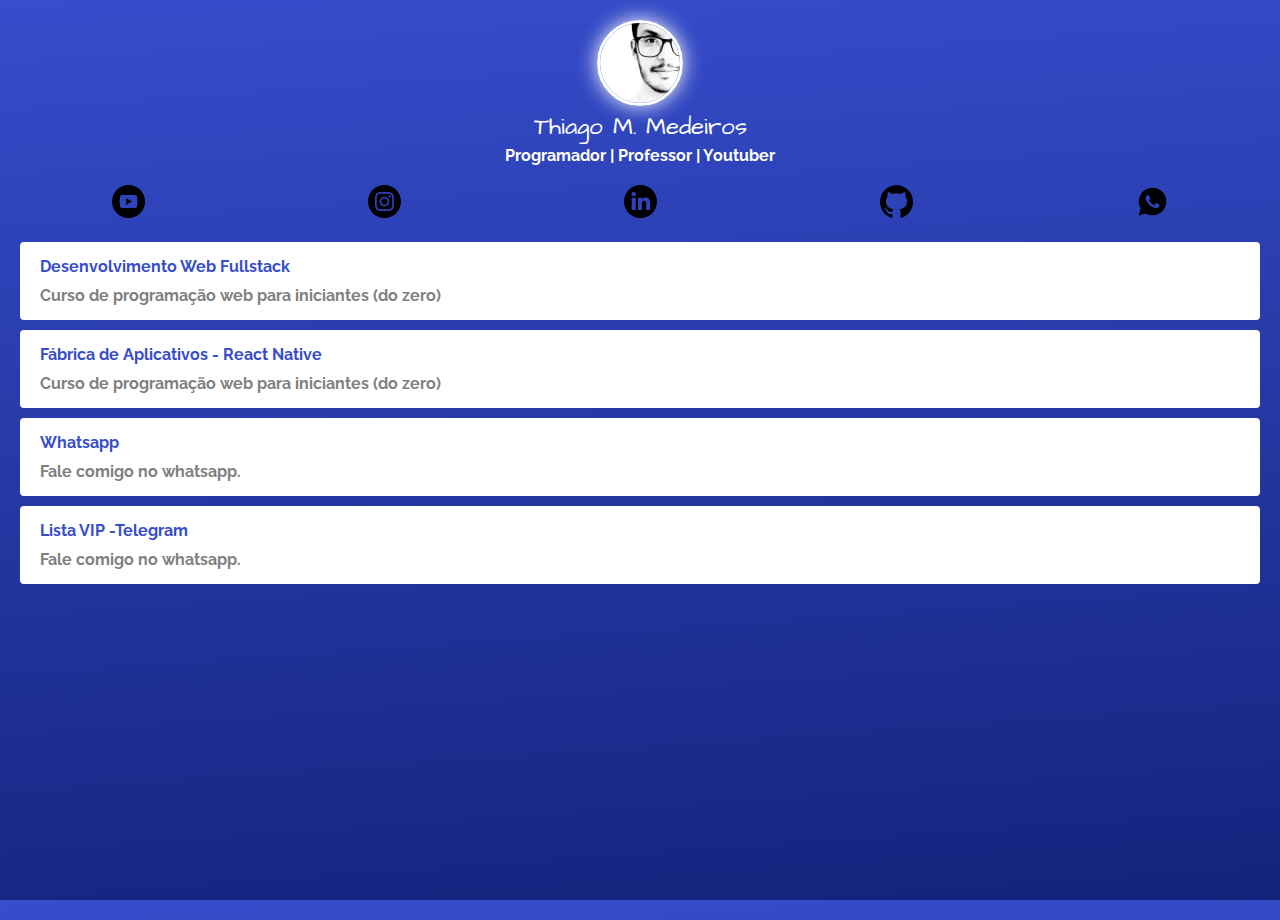
==== index.html @ 23d8caf9 "adicionando o google analytics" ====
<!DOCTYPE html>
<html lang="en">
<head>
    <meta charset="UTF-8">
    <meta http-equiv="X-UA-Compatible" content="IE=edge">
    <meta name="viewport" content="width=device-width, initial-scale=1.0">
    <title>Linktree</title>

    
    <link href="https://fonts.googleapis.com/css2?family=Architects+Daughter&family=Raleway&display=swap" rel="stylesheet">
    <link rel="stylesheet" href="css/style.css">

    <!-- Global site tag (gtag.js) - Google Analytics -->
    <script async src="https://www.googletagmanager.com/gtag/js?id=G-084GT9F76E"></script>
    <script>
        window.dataLayer = window.dataLayer || [];
        function gtag(){dataLayer.push(arguments);}
        gtag('js', new Date());

        gtag('config', 'G-084GT9F76E');
    </script>
</head>
<body>

    <div class="profile">
        <img src="img/thiago.jpg" alt="Thiago" class="avatar">
        <h1>Thiago M. Medeiros</h1>
        <h2>Programador | Professor | Youtuber</h2>
    </div>

    <ul class="social">
        <li>
            <a href="">
                <img src="img/youtube.png" alt="Youtube">
            </a>
        </li>
        <li>
            <a href="">
                <img src="img/insta.svg" alt="Instagram">
            </a>
        </li>
        <li>
            <a href="">
                <img src="img/linkedin.svg" alt="Linkedin">
            </a>
        </li>
        <li>
            <a href="">
                <img src="img/github.svg" alt="Github">
            </a>
        </li>
        <li>
            <a href="">
                <img src="img/whatsapp.png" alt="Whatsapp">
            </a>
        </li>
       
    </ul>
 
    <ul class="links-list">
        <li>
            <a href="">
                Desenvolvimento Web Fullstack
                <span>Curso de programação web para iniciantes (do zero)</span>
            </a>
        </li>
        <li>
            <a href="">
                Fábrica de Aplicativos - React Native
               <span>Curso de programação web para iniciantes (do zero)</span>
            </a>
        </li>
        <li>
            <a href="http://wa.me/5512991643262">
                Whatsapp
                <span>Fale comigo no whatsapp.</span>
            </a>
        </li>
        <li>
            <a href="http://t.me/lista_vip_thiago">
               Lista VIP -Telegram
                <span>Fale comigo no whatsapp.</span>
            </a>
        </li>
    </ul>

</body>
</html>
---- css/style.css ----
* {
    margin: 0;
    padding: 0;
}

html, body {
    height: 100%;
}

body {
    font-family: 'Raleway', sans-serif;
    color: white;
    background: rgb(54,77,204);
    background: linear-gradient(176deg, rgba(54,77,204,1) 0%, rgba(19,35,124,1) 100%);
}

.avatar {
    width: 80px;
    border-radius: 50px;
    border: 3px solid white;
    box-shadow: 0 0 20px white;

}

h1 {
    font-family: 'Architects Daughter', cursive;
    font-weight: 100;
    font-size: 24px;
    margin-bottom: 2px;
}

h2 {
    font-size: 16px;
}

.profile {
    margin-top: 20px;
    text-align: center;
}

.social {
    display: flex;
    justify-content: space-around;
    list-style: none;
    margin: 20px 0;
}

.social img {
    width: 33px;
}

.links-list {
    list-style: none;
}

.links-list li {
    margin: 10px 20px;
}

.links-list li a {
     display: block;
     background: white;
     padding: 15px 20px;
     border-radius: 4px;
     text-decoration: none;
     color:rgb(54,77,204);
     font-weight: bold;
}

.links-list li a span {
    color: gray;
    display: block;
    margin-top: 10px;
}
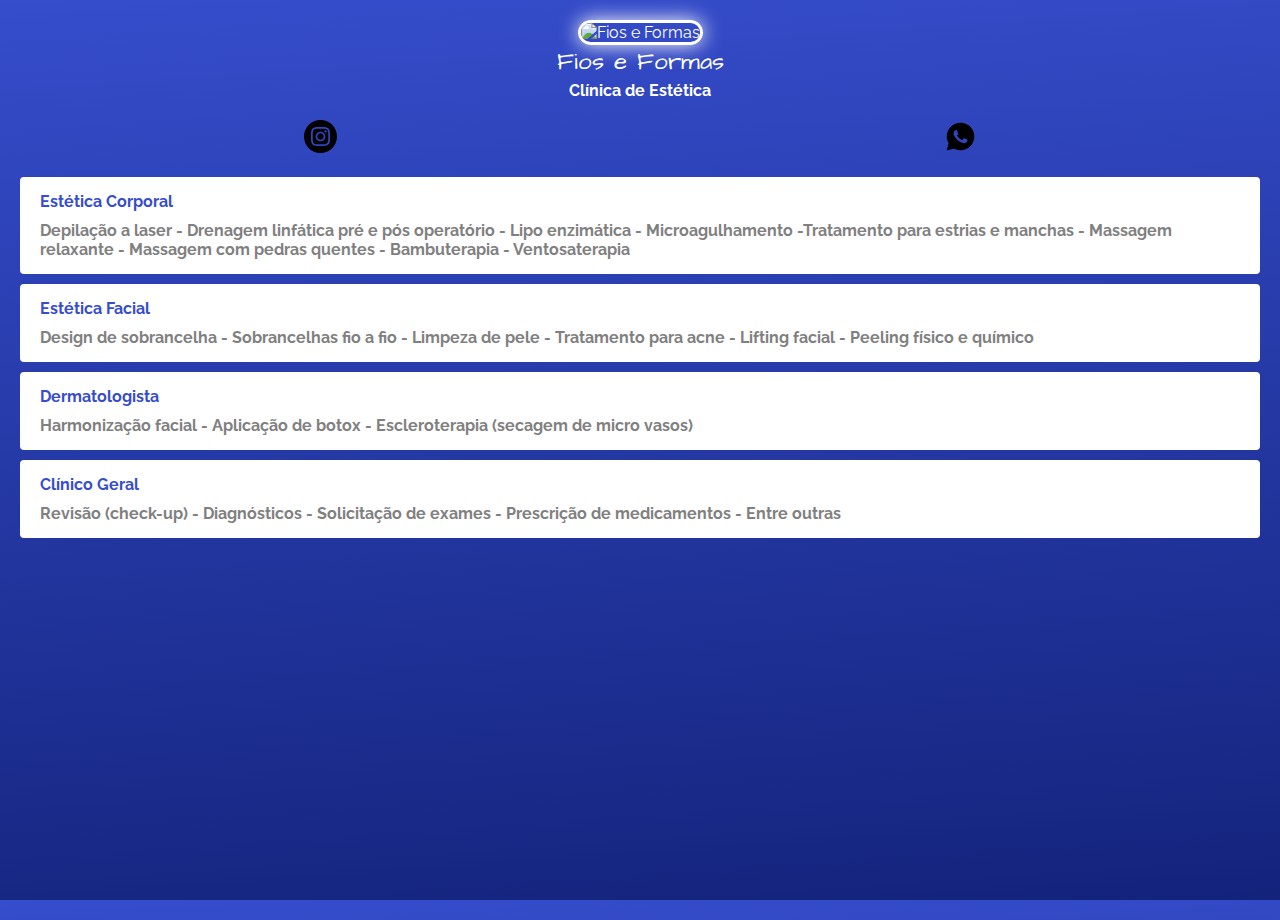
==== commit cc9f4656: "Adicionando o Google Analytics Fios e Formas" ====
--- a/index.html
+++ b/index.html
@@ -1,88 +1,74 @@
-<!DOCTYPE html>
-<html lang="en">
-<head>
-    <meta charset="UTF-8">
-    <meta http-equiv="X-UA-Compatible" content="IE=edge">
-    <meta name="viewport" content="width=device-width, initial-scale=1.0">
-    <title>Linktree</title>
-
-    
-    <link href="https://fonts.googleapis.com/css2?family=Architects+Daughter&family=Raleway&display=swap" rel="stylesheet">
-    <link rel="stylesheet" href="css/style.css">
-
-    <!-- Global site tag (gtag.js) - Google Analytics -->
-    <script async src="https://www.googletagmanager.com/gtag/js?id=G-084GT9F76E"></script>
-    <script>
-        window.dataLayer = window.dataLayer || [];
-        function gtag(){dataLayer.push(arguments);}
-        gtag('js', new Date());
-
-        gtag('config', 'G-084GT9F76E');
-    </script>
-</head>
-<body>
-
-    <div class="profile">
-        <img src="img/thiago.jpg" alt="Thiago" class="avatar">
-        <h1>Thiago M. Medeiros</h1>
-        <h2>Programador | Professor | Youtuber</h2>
-    </div>
-
-    <ul class="social">
-        <li>
-            <a href="">
-                <img src="img/youtube.png" alt="Youtube">
-            </a>
-        </li>
-        <li>
-            <a href="">
-                <img src="img/insta.svg" alt="Instagram">
-            </a>
-        </li>
-        <li>
-            <a href="">
-                <img src="img/linkedin.svg" alt="Linkedin">
-            </a>
-        </li>
-        <li>
-            <a href="">
-                <img src="img/github.svg" alt="Github">
-            </a>
-        </li>
-        <li>
-            <a href="">
-                <img src="img/whatsapp.png" alt="Whatsapp">
-            </a>
-        </li>
-       
-    </ul>
- 
-    <ul class="links-list">
-        <li>
-            <a href="">
-                Desenvolvimento Web Fullstack
-                <span>Curso de programação web para iniciantes (do zero)</span>
-            </a>
-        </li>
-        <li>
-            <a href="">
-                Fábrica de Aplicativos - React Native
-               <span>Curso de programação web para iniciantes (do zero)</span>
-            </a>
-        </li>
-        <li>
-            <a href="http://wa.me/5512991643262">
-                Whatsapp
-                <span>Fale comigo no whatsapp.</span>
-            </a>
-        </li>
-        <li>
-            <a href="http://t.me/lista_vip_thiago">
-               Lista VIP -Telegram
-                <span>Fale comigo no whatsapp.</span>
-            </a>
-        </li>
-    </ul>
-
-</body>
+<!DOCTYPE html>
+<html lang="en">
+<head>
+  <meta charset="UTF-8">
+  <meta name="viewport" content="width=device-width, initial-scale=1.0">
+  <meta http-equiv="X-UA-Compatible" content="ie=edge">
+  <title>Linktree -Fios e Formas</title>
+
+  
+  <link rel="preconnect" href="https://fonts.gstatic.com" crossorigin>
+  <link href="https://fonts.googleapis.com/css2?family=Parisienne&display=swap" rel="stylesheet">
+  <link href="https://fonts.googleapis.com/css2?family=Architects+Daughter&family=Raleway&display=swap" rel="stylesheet">
+  <link rel="stylesheet" href="css/style.css">
+
+  <!-- Google Tag Manager -->
+  <script>
+    (function(w,d,s,l,i){w[l]=w[l]||[];w[l].push({'gtm.start':
+    new Date().getTime(),event:'gtm.js'});var f=d.getElementsByTagName(s)[0],
+    j=d.createElement(s),dl=l!='dataLayer'?'&l='+l:'';j.async=true;j.src=
+    'https://www.googletagmanager.com/gtm.js?id='+i+dl;f.parentNode.insertBefore(j,f);
+    })(window,document,'script','dataLayer','GTM-TS7PCBB');
+  </script>
+  <!-- End Google Tag Manager -->
+
+</head>
+<body>
+  
+  <div class="profile">
+    <img src="img/fioseformas.jpeg" alt="Fios e Formas" class="avatar">
+    <h1>Fios e Formas</h1>
+    <h2>Clínica de Estética</h2>
+  </div>
+
+  <ul class="social">    
+   <li>
+      <a href="https://www.instagram.com/fioseformas.estetica/" target ="_blank">
+        <img src="img/insta.svg" alt="Instagram">
+      </a>
+    </li>
+    <li>
+      <a href="https://wa.me/5535998744554" target="_blank">
+        <img src="img/whatsapp.png" alt="Whatsapp">
+      </a>
+    </li>
+  </ul>
+
+  <ul class="links-list">
+    <li>
+     <a href="">
+      Estética Corporal 
+        <span>Depilação a laser - Drenagem linfática pré e pós operatório - Lipo enzimática - Microagulhamento -Tratamento para estrias e manchas - Massagem relaxante - Massagem com pedras quentes - Bambuterapia - Ventosaterapia</span>
+     </a>
+    </li>
+    <li>
+     <a href="">
+       Estética Facial 
+         <span>Design de sobrancelha - Sobrancelhas fio a fio - Limpeza de pele - Tratamento para acne - Lifting facial - Peeling físico e químico</span>
+     </a>
+    </li>
+    <li>
+      <a href="" class="links-list">
+        Dermatologista
+        <span>Harmonização facial - Aplicação de botox - Escleroterapia (secagem de micro vasos)</span>
+      </a>
+    </li>
+    <li>
+      <a href="" class="links-list">
+        Clínico Geral
+        <span>Revisão (check-up) - Diagnósticos - Solicitação de exames - Prescrição de medicamentos - Entre outras</span>
+      </a>
+  </ul>
+ 
+</body>
 </html>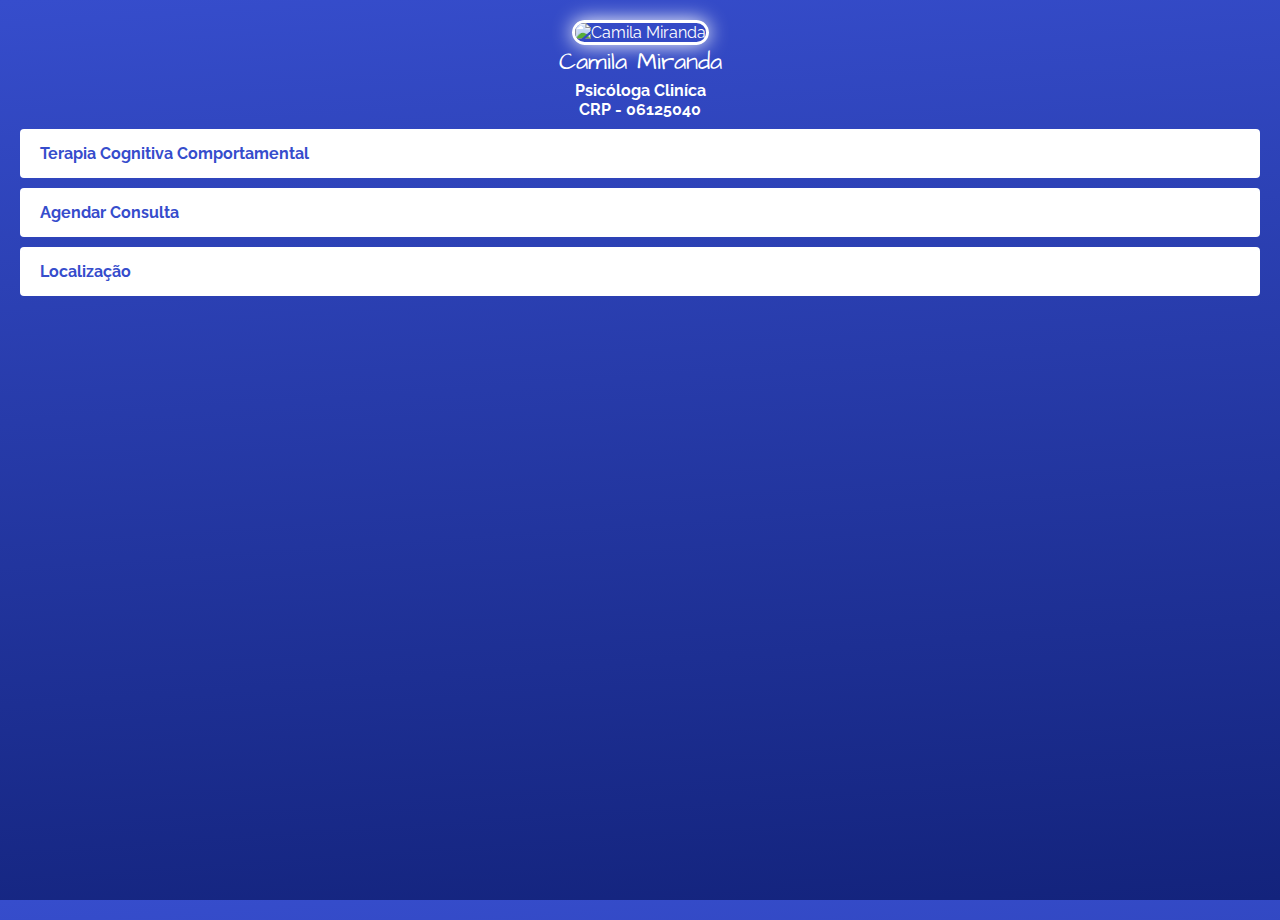
==== commit 692af600: "Add files via upload" ====
--- a/index.html
+++ b/index.html
@@ -4,7 +4,7 @@
   <meta charset="UTF-8">
   <meta name="viewport" content="width=device-width, initial-scale=1.0">
   <meta http-equiv="X-UA-Compatible" content="ie=edge">
-  <title>Linktree -Fios e Formas</title>
+  <title>Linktree -Psicóloga Camila</title>
 
   
   <link rel="preconnect" href="https://fonts.gstatic.com" crossorigin>
@@ -13,61 +13,39 @@
   <link rel="stylesheet" href="css/style.css">
 
   <!-- Google Tag Manager -->
-  <script>
-    (function(w,d,s,l,i){w[l]=w[l]||[];w[l].push({'gtm.start':
-    new Date().getTime(),event:'gtm.js'});var f=d.getElementsByTagName(s)[0],
-    j=d.createElement(s),dl=l!='dataLayer'?'&l='+l:'';j.async=true;j.src=
-    'https://www.googletagmanager.com/gtm.js?id='+i+dl;f.parentNode.insertBefore(j,f);
-    })(window,document,'script','dataLayer','GTM-TS7PCBB');
-  </script>
+  <script>(function(w,d,s,l,i){w[l]=w[l]||[];w[l].push({'gtm.start':
+  new Date().getTime(),event:'gtm.js'});var f=d.getElementsByTagName(s)[0],
+  j=d.createElement(s),dl=l!='dataLayer'?'&l='+l:'';j.async=true;j.src=
+  'https://www.googletagmanager.com/gtm.js?id='+i+dl;f.parentNode.insertBefore(j,f);
+  })(window,document,'script','dataLayer','GTM-WXSXTND');</script>
   <!-- End Google Tag Manager -->
 
 </head>
 <body>
   
   <div class="profile">
-    <img src="img/fioseformas.jpeg" alt="Fios e Formas" class="avatar">
-    <h1>Fios e Formas</h1>
-    <h2>Clínica de Estética</h2>
+    <img src="img/camila miranda.jpg" alt="Camila Miranda" class="avatar">
+    <h1>Camila Miranda</h1>
+    <h2>Psicóloga Cliníca</h2>
+    <h2 class="div">CRP - 06125040</h2>
   </div>
 
-  <ul class="social">    
-   <li>
-      <a href="https://www.instagram.com/fioseformas.estetica/" target ="_blank">
-        <img src="img/insta.svg" alt="Instagram">
+   <ul class="links-list">
+    <li>
+      <a href="terapia.html" target="_blank" class="links-list">
+        Terapia Cognitiva Comportamental
       </a>
     </li>
     <li>
-      <a href="https://wa.me/5535998744554" target="_blank">
-        <img src="img/whatsapp.png" alt="Whatsapp">
-      </a>
-    </li>
-  </ul>
-
-  <ul class="links-list">
-    <li>
-     <a href="">
-      Estética Corporal 
-        <span>Depilação a laser - Drenagem linfática pré e pós operatório - Lipo enzimática - Microagulhamento -Tratamento para estrias e manchas - Massagem relaxante - Massagem com pedras quentes - Bambuterapia - Ventosaterapia</span>
-     </a>
-    </li>
-    <li>
-     <a href="">
-       Estética Facial 
-         <span>Design de sobrancelha - Sobrancelhas fio a fio - Limpeza de pele - Tratamento para acne - Lifting facial - Peeling físico e químico</span>
-     </a>
-    </li>
-    <li>
-      <a href="" class="links-list">
-        Dermatologista
-        <span>Harmonização facial - Aplicação de botox - Escleroterapia (secagem de micro vasos)</span>
+      <a href="https://wa.me/5512996621991" target="_blank">
+      Agendar Consulta
       </a>
     </li>
     <li>
-      <a href="" class="links-list">
-        Clínico Geral
-        <span>Revisão (check-up) - Diagnósticos - Solicitação de exames - Prescrição de medicamentos - Entre outras</span>
-      </a>
+     <a href="https://www.google.com/maps/place/R.+Cel.+Tamarindo,+91+-+Centro,+Guaratinguet%C3%A1+-+SP,+12501-070,+Brasil/@-22.819605,-45.189212,17z/data=!4m5!3m4!1s0x94ccc4fc2ab48f23:0xdecab4bd98dcbd29!8m2!3d-22.8196048!4d-45.1892116?hl=pt" target="_blank">
+      Localização
+     </a>
+    </li>
   </ul>
  
 </body>
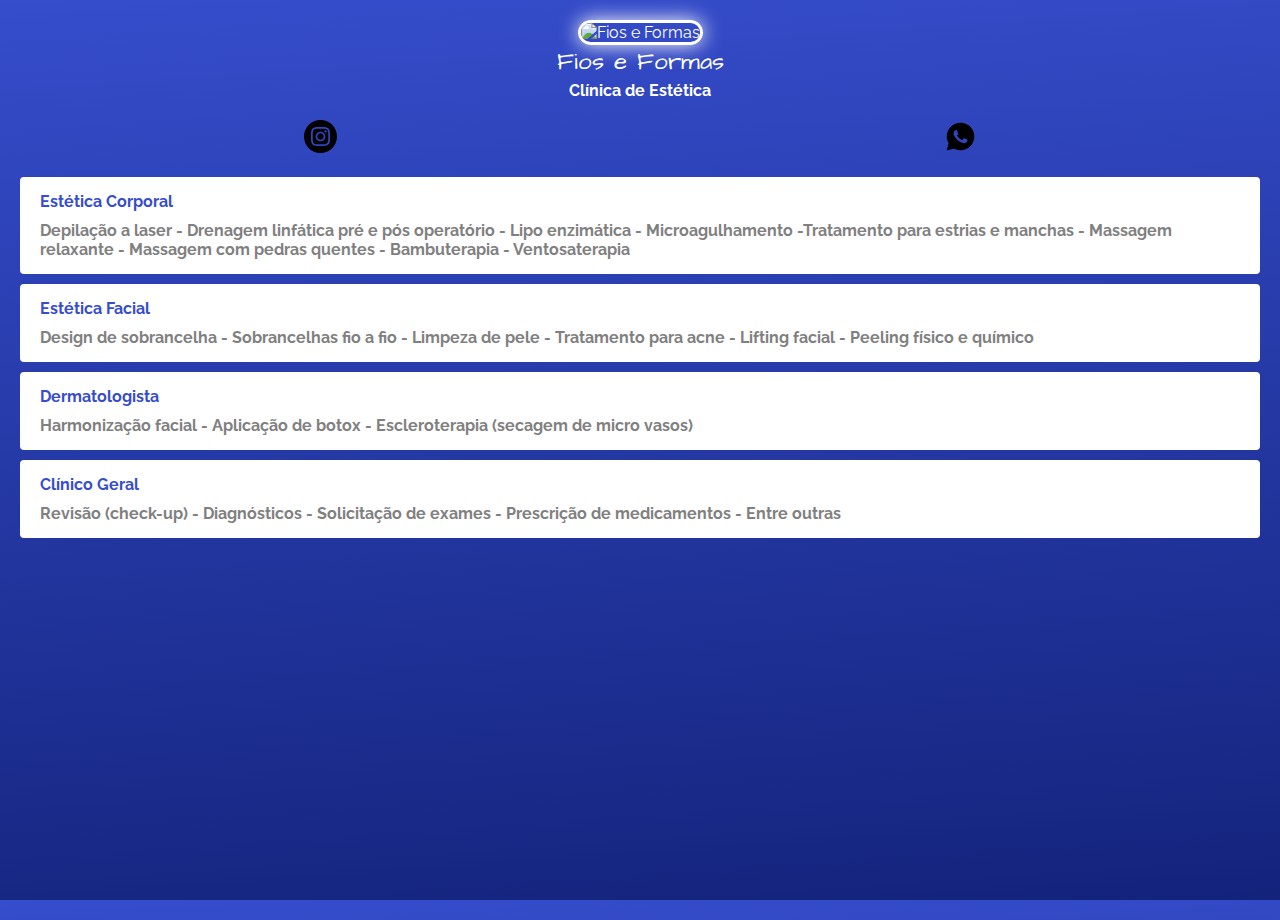
==== commit 229c6504: "add outras págs de html" ====
--- a/index.html
+++ b/index.html
@@ -4,7 +4,7 @@
   <meta charset="UTF-8">
   <meta name="viewport" content="width=device-width, initial-scale=1.0">
   <meta http-equiv="X-UA-Compatible" content="ie=edge">
-  <title>Linktree -Psicóloga Camila</title>
+  <title>Linktree -Fios e Formas</title>
 
   
   <link rel="preconnect" href="https://fonts.gstatic.com" crossorigin>
@@ -13,39 +13,61 @@
   <link rel="stylesheet" href="css/style.css">
 
   <!-- Google Tag Manager -->
-  <script>(function(w,d,s,l,i){w[l]=w[l]||[];w[l].push({'gtm.start':
-  new Date().getTime(),event:'gtm.js'});var f=d.getElementsByTagName(s)[0],
-  j=d.createElement(s),dl=l!='dataLayer'?'&l='+l:'';j.async=true;j.src=
-  'https://www.googletagmanager.com/gtm.js?id='+i+dl;f.parentNode.insertBefore(j,f);
-  })(window,document,'script','dataLayer','GTM-WXSXTND');</script>
+  <script>
+    (function(w,d,s,l,i){w[l]=w[l]||[];w[l].push({'gtm.start':
+    new Date().getTime(),event:'gtm.js'});var f=d.getElementsByTagName(s)[0],
+    j=d.createElement(s),dl=l!='dataLayer'?'&l='+l:'';j.async=true;j.src=
+    'https://www.googletagmanager.com/gtm.js?id='+i+dl;f.parentNode.insertBefore(j,f);
+    })(window,document,'script','dataLayer','GTM-TS7PCBB');
+  </script>
   <!-- End Google Tag Manager -->
 
 </head>
 <body>
   
   <div class="profile">
-    <img src="img/camila miranda.jpg" alt="Camila Miranda" class="avatar">
-    <h1>Camila Miranda</h1>
-    <h2>Psicóloga Cliníca</h2>
-    <h2 class="div">CRP - 06125040</h2>
+    <img src="img/fioseformas.jpeg" alt="Fios e Formas" class="avatar">
+    <h1>Fios e Formas</h1>
+    <h2>Clínica de Estética</h2>
   </div>
 
-   <ul class="links-list">
-    <li>
-      <a href="terapia.html" target="_blank" class="links-list">
-        Terapia Cognitiva Comportamental
+  <ul class="social">    
+   <li>
+      <a href="https://www.instagram.com/fioseformas.estetica/" target ="_blank">
+        <img src="img/insta.svg" alt="Instagram">
       </a>
     </li>
     <li>
-      <a href="https://wa.me/5512996621991" target="_blank">
-      Agendar Consulta
+      <a href="https://wa.me/5535998744554" target="_blank">
+        <img src="img/whatsapp.png" alt="Whatsapp">
+      </a>
+    </li>
+  </ul>
+
+  <ul class="links-list">
+    <li>
+      <a href="estetica.html">
+      Estética Corporal 
+        <span>Depilação a laser - Drenagem linfática pré e pós operatório - Lipo enzimática - Microagulhamento -Tratamento para estrias e manchas - Massagem relaxante - Massagem com pedras quentes - Bambuterapia - Ventosaterapia</span>
+     </a>
+    </li>
+    <li>
+     <a href="facial.html">
+       Estética Facial 
+         <span>Design de sobrancelha - Sobrancelhas fio a fio - Limpeza de pele - Tratamento para acne - Lifting facial - Peeling físico e químico</span>
+     </a>
+    </li>
+    <li>
+      <a href="dermatologista.html" class="links-list">
+        Dermatologista
+        <span>Harmonização facial - Aplicação de botox - Escleroterapia (secagem de micro vasos)</span>
       </a>
     </li>
     <li>
-     <a href="https://www.google.com/maps/place/R.+Cel.+Tamarindo,+91+-+Centro,+Guaratinguet%C3%A1+-+SP,+12501-070,+Brasil/@-22.819605,-45.189212,17z/data=!4m5!3m4!1s0x94ccc4fc2ab48f23:0xdecab4bd98dcbd29!8m2!3d-22.8196048!4d-45.1892116?hl=pt" target="_blank">
-      Localização
-     </a>
-    </li>
+      <a href="clinico.html" class="links-list">
+        Clínico Geral
+        <span>Revisão (check-up) - Diagnósticos - Solicitação de exames - Prescrição de medicamentos - Entre outras</span>
+      </a>
   </ul>
  
 </body>
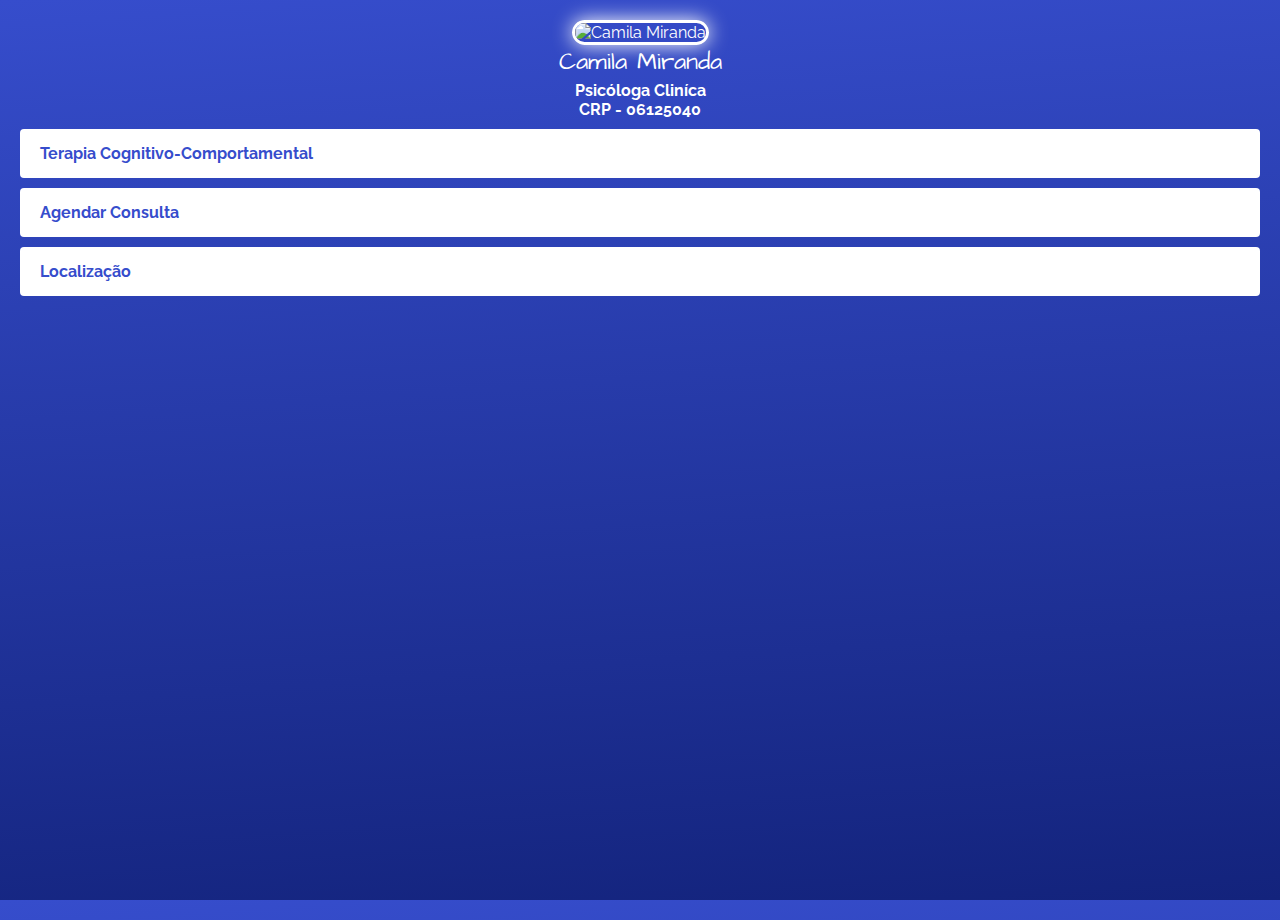
==== commit b1e54650: "index.html corrigido" ====
--- a/index.html
+++ b/index.html
@@ -4,7 +4,7 @@
   <meta charset="UTF-8">
   <meta name="viewport" content="width=device-width, initial-scale=1.0">
   <meta http-equiv="X-UA-Compatible" content="ie=edge">
-  <title>Linktree -Fios e Formas</title>
+  <title>Linktree -Psicóloga Camila</title>
 
   
   <link rel="preconnect" href="https://fonts.gstatic.com" crossorigin>
@@ -13,61 +13,39 @@
   <link rel="stylesheet" href="css/style.css">
 
   <!-- Google Tag Manager -->
-  <script>
-    (function(w,d,s,l,i){w[l]=w[l]||[];w[l].push({'gtm.start':
-    new Date().getTime(),event:'gtm.js'});var f=d.getElementsByTagName(s)[0],
-    j=d.createElement(s),dl=l!='dataLayer'?'&l='+l:'';j.async=true;j.src=
-    'https://www.googletagmanager.com/gtm.js?id='+i+dl;f.parentNode.insertBefore(j,f);
-    })(window,document,'script','dataLayer','GTM-TS7PCBB');
-  </script>
+  <script>(function(w,d,s,l,i){w[l]=w[l]||[];w[l].push({'gtm.start':
+  new Date().getTime(),event:'gtm.js'});var f=d.getElementsByTagName(s)[0],
+  j=d.createElement(s),dl=l!='dataLayer'?'&l='+l:'';j.async=true;j.src=
+  'https://www.googletagmanager.com/gtm.js?id='+i+dl;f.parentNode.insertBefore(j,f);
+  })(window,document,'script','dataLayer','GTM-WXSXTND');</script>
   <!-- End Google Tag Manager -->
 
 </head>
 <body>
   
   <div class="profile">
-    <img src="img/fioseformas.jpeg" alt="Fios e Formas" class="avatar">
-    <h1>Fios e Formas</h1>
-    <h2>Clínica de Estética</h2>
+    <img src="img/camila miranda.jpg" alt="Camila Miranda" class="avatar">
+    <h1>Camila Miranda</h1>
+    <h2>Psicóloga Cliníca</h2>
+    <h2 class="div">CRP - 06125040</h2>
   </div>
 
-  <ul class="social">    
-   <li>
-      <a href="https://www.instagram.com/fioseformas.estetica/" target ="_blank">
-        <img src="img/insta.svg" alt="Instagram">
+   <ul class="links-list">
+    <li>
+      <a href="terapia.html" target="_blank" class="links-list">
+        Terapia Cognitivo-Comportamental
       </a>
     </li>
     <li>
-      <a href="https://wa.me/5535998744554" target="_blank">
-        <img src="img/whatsapp.png" alt="Whatsapp">
-      </a>
-    </li>
-  </ul>
-
-  <ul class="links-list">
-    <li>
-      <a href="estetica.html">
-      Estética Corporal 
-        <span>Depilação a laser - Drenagem linfática pré e pós operatório - Lipo enzimática - Microagulhamento -Tratamento para estrias e manchas - Massagem relaxante - Massagem com pedras quentes - Bambuterapia - Ventosaterapia</span>
-     </a>
-    </li>
-    <li>
-     <a href="facial.html">
-       Estética Facial 
-         <span>Design de sobrancelha - Sobrancelhas fio a fio - Limpeza de pele - Tratamento para acne - Lifting facial - Peeling físico e químico</span>
-     </a>
-    </li>
-    <li>
-      <a href="dermatologista.html" class="links-list">
-        Dermatologista
-        <span>Harmonização facial - Aplicação de botox - Escleroterapia (secagem de micro vasos)</span>
+      <a href="https://wa.me/5512996621991" target="_blank">
+      Agendar Consulta
       </a>
     </li>
     <li>
-      <a href="clinico.html" class="links-list">
-        Clínico Geral
-        <span>Revisão (check-up) - Diagnósticos - Solicitação de exames - Prescrição de medicamentos - Entre outras</span>
-      </a>
+     <a href="https://www.google.com/maps/place/R.+Cel.+Tamarindo,+91+-+Centro,+Guaratinguet%C3%A1+-+SP,+12501-070,+Brasil/@-22.819605,-45.189212,17z/data=!4m5!3m4!1s0x94ccc4fc2ab48f23:0xdecab4bd98dcbd29!8m2!3d-22.8196048!4d-45.1892116?hl=pt" target="_blank">
+      Localização
+     </a>
+    </li>
   </ul>
  
 </body>
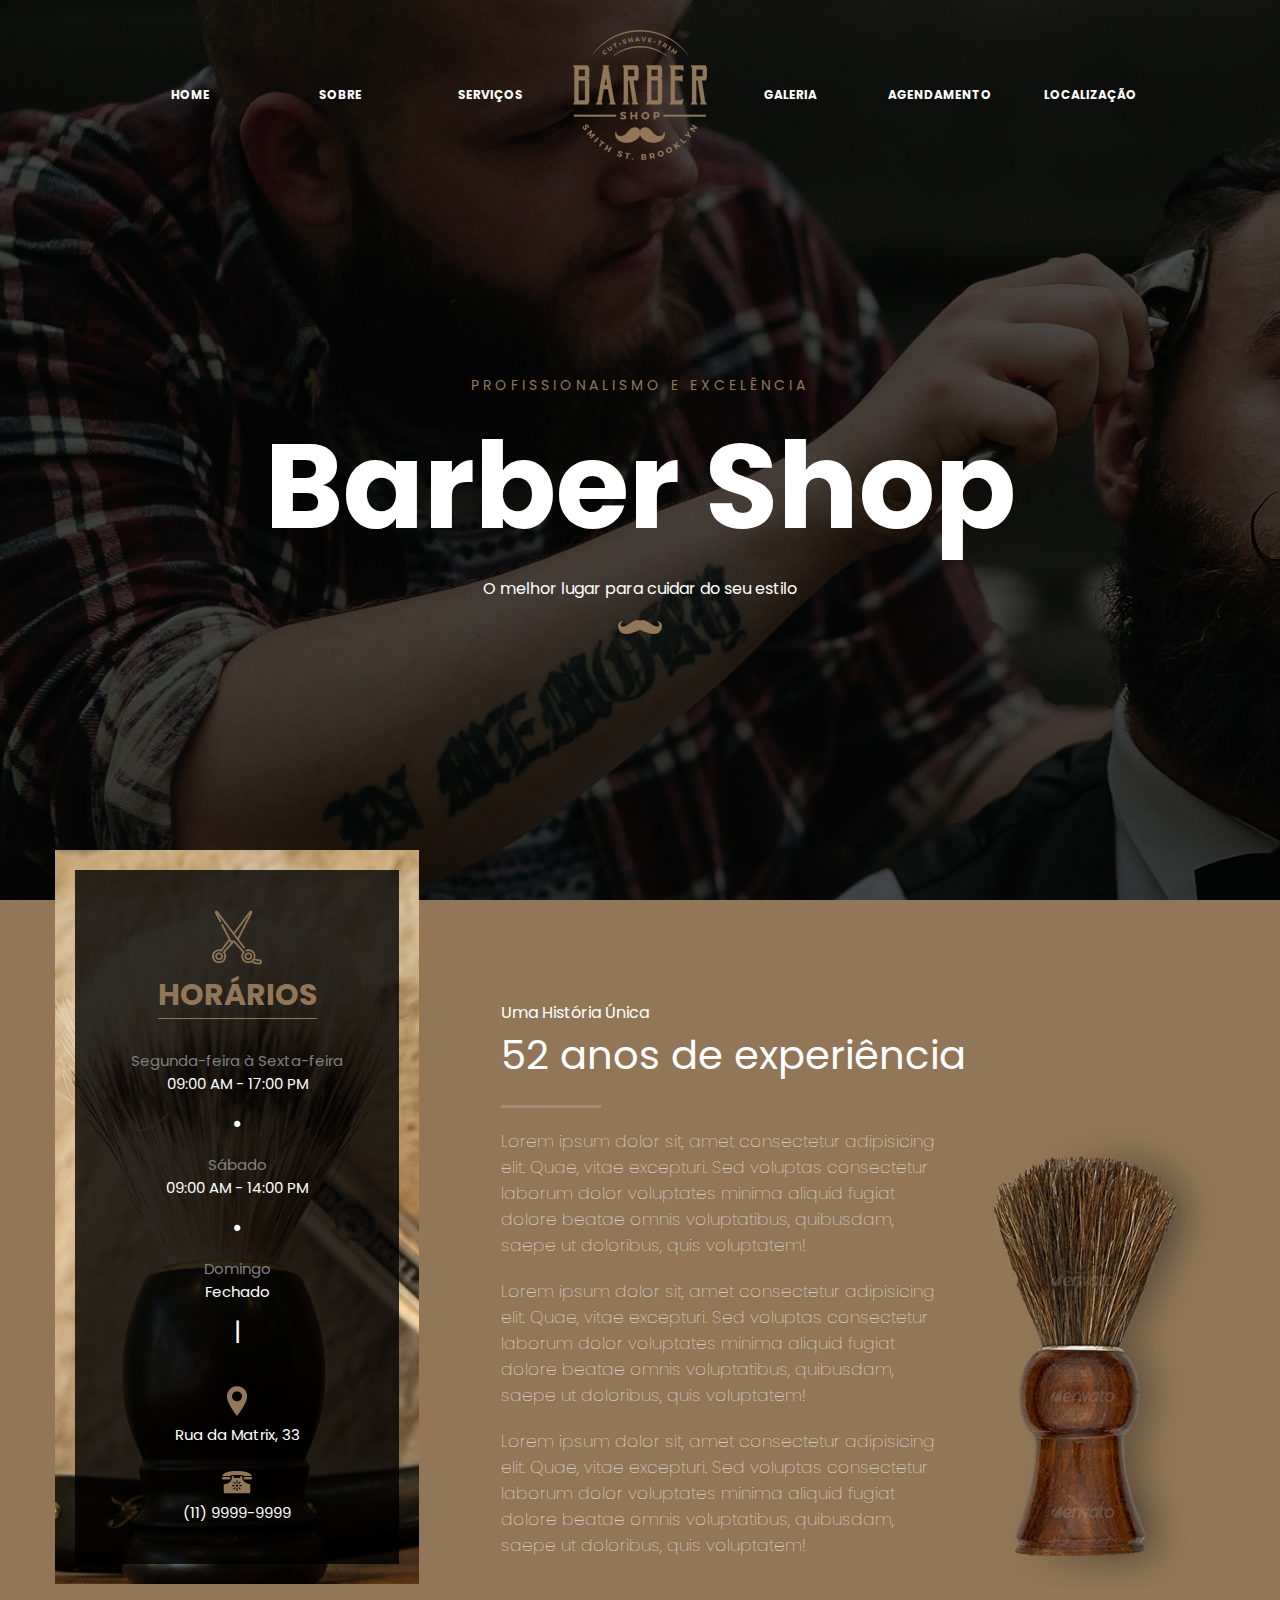
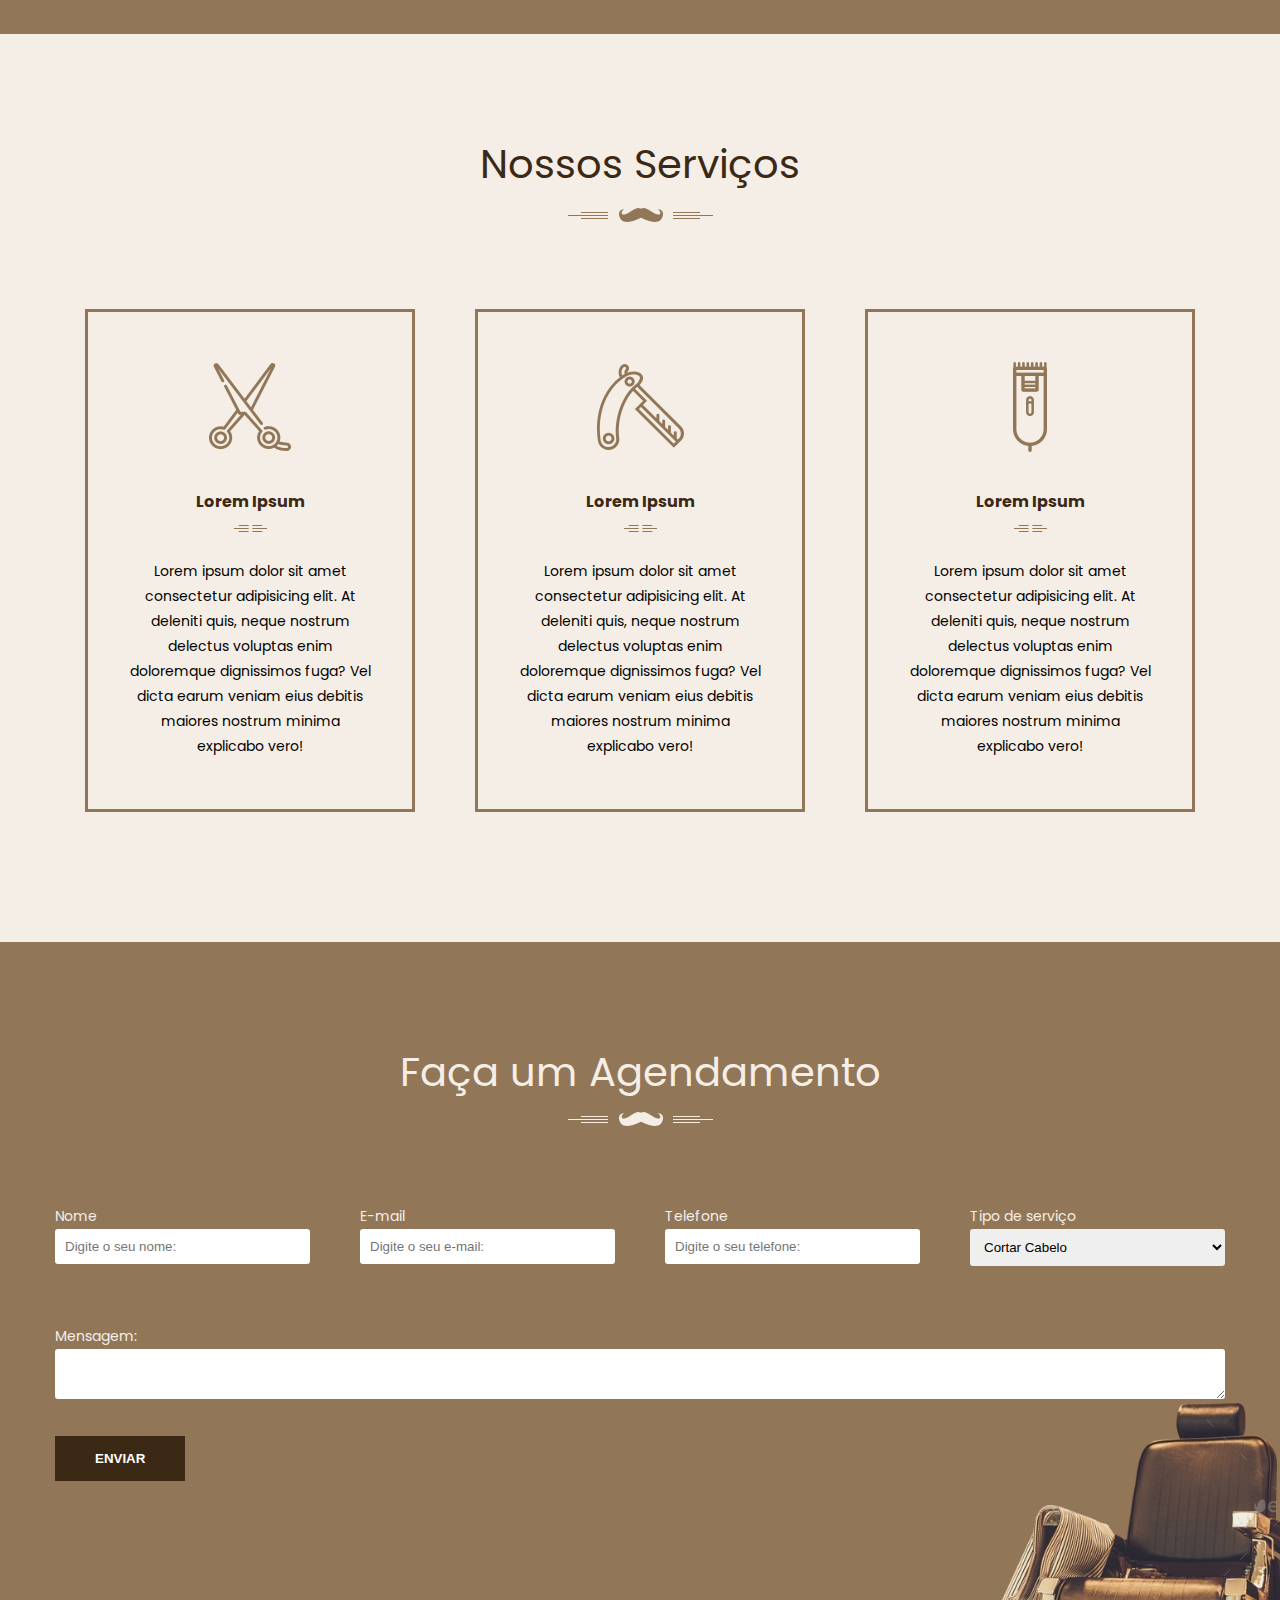
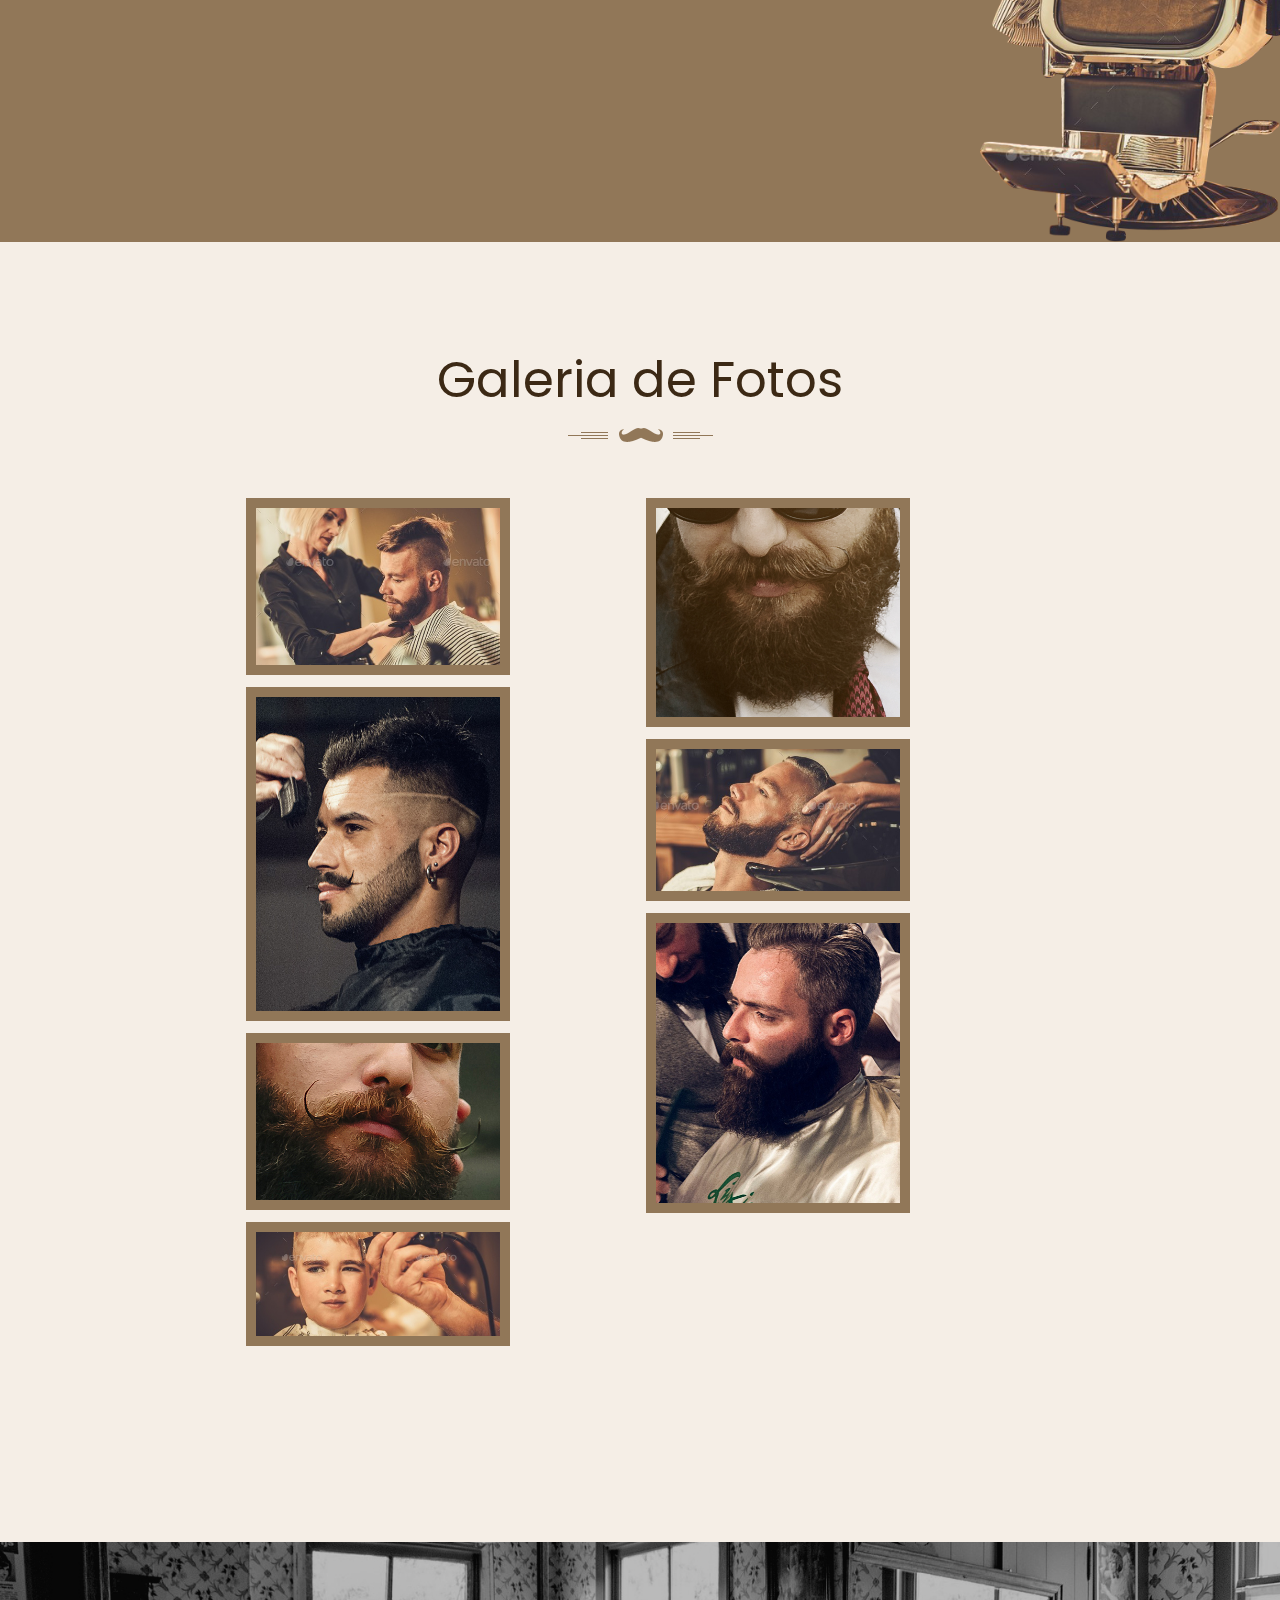
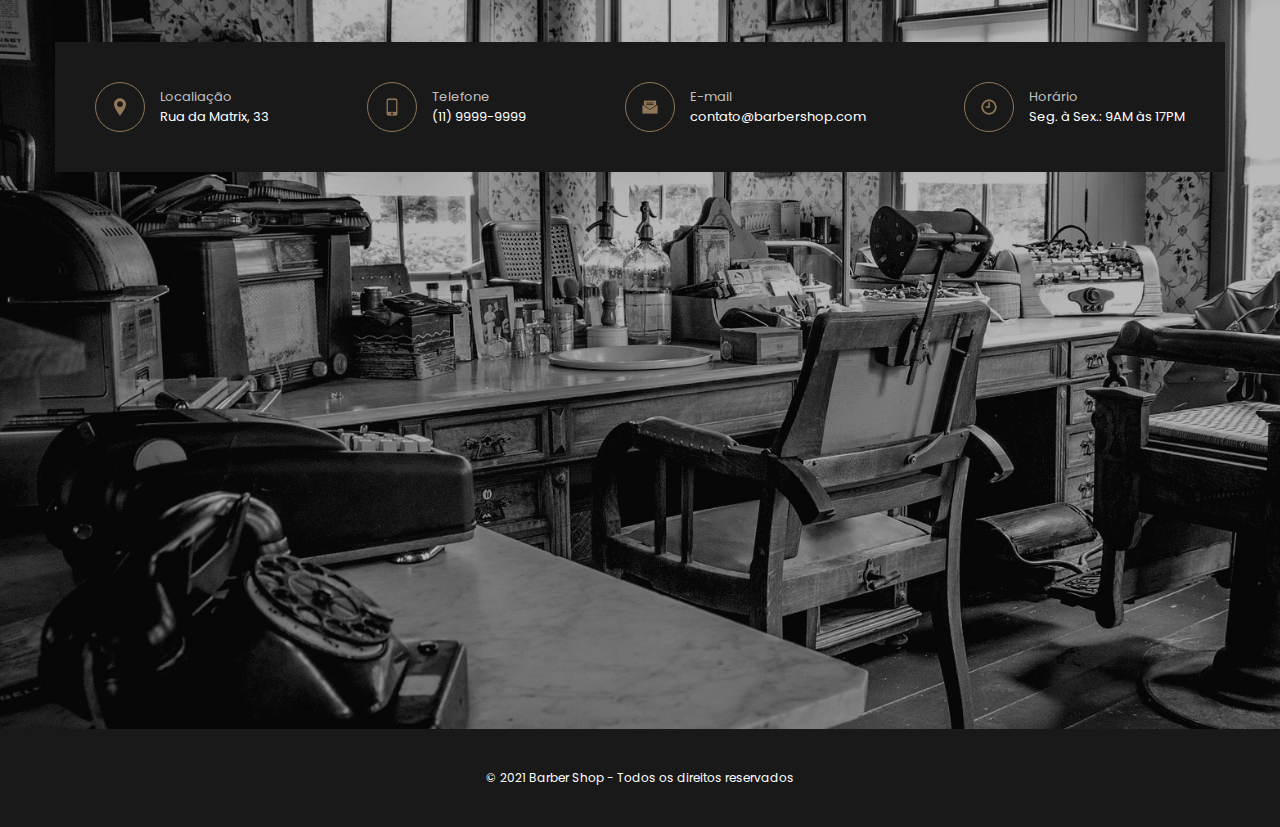
==== commit 2709d47c: "Projeto Barber Shop" ====
--- a/index.html
+++ b/index.html
@@ -1,52 +1,270 @@
-<!DOCTYPE html>
-<html lang="en">
-<head>
-  <meta charset="UTF-8">
-  <meta name="viewport" content="width=device-width, initial-scale=1.0">
-  <meta http-equiv="X-UA-Compatible" content="ie=edge">
-  <title>Linktree -Psicóloga Camila</title>
-
-  
-  <link rel="preconnect" href="https://fonts.gstatic.com" crossorigin>
-  <link href="https://fonts.googleapis.com/css2?family=Parisienne&display=swap" rel="stylesheet">
-  <link href="https://fonts.googleapis.com/css2?family=Architects+Daughter&family=Raleway&display=swap" rel="stylesheet">
-  <link rel="stylesheet" href="css/style.css">
-
-  <!-- Google Tag Manager -->
-  <script>(function(w,d,s,l,i){w[l]=w[l]||[];w[l].push({'gtm.start':
-  new Date().getTime(),event:'gtm.js'});var f=d.getElementsByTagName(s)[0],
-  j=d.createElement(s),dl=l!='dataLayer'?'&l='+l:'';j.async=true;j.src=
-  'https://www.googletagmanager.com/gtm.js?id='+i+dl;f.parentNode.insertBefore(j,f);
-  })(window,document,'script','dataLayer','GTM-WXSXTND');</script>
-  <!-- End Google Tag Manager -->
-
-</head>
-<body>
-  
-  <div class="profile">
-    <img src="img/camila miranda.jpg" alt="Camila Miranda" class="avatar">
-    <h1>Camila Miranda</h1>
-    <h2>Psicóloga Cliníca</h2>
-    <h2 class="div">CRP - 06125040</h2>
-  </div>
-
-   <ul class="links-list">
-    <li>
-      <a href="terapia.html" target="_blank" class="links-list">
-        Terapia Cognitivo-Comportamental
-      </a>
-    </li>
-    <li>
-      <a href="https://wa.me/5512996621991" target="_blank">
-      Agendar Consulta
-      </a>
-    </li>
-    <li>
-     <a href="https://www.google.com/maps/place/R.+Cel.+Tamarindo,+91+-+Centro,+Guaratinguet%C3%A1+-+SP,+12501-070,+Brasil/@-22.819605,-45.189212,17z/data=!4m5!3m4!1s0x94ccc4fc2ab48f23:0xdecab4bd98dcbd29!8m2!3d-22.8196048!4d-45.1892116?hl=pt" target="_blank">
-      Localização
-     </a>
-    </li>
-  </ul>
- 
-</body>
+<!DOCTYPE html>
+<html lang="pt-br">
+<head>
+    <meta charset="UTF-8">
+    <meta http-equiv="X-UA-Compatible" content="IE=edge">
+    <meta name="viewport" content="width=device-width, initial-scale=1.0">
+    <title>Barber Shop</title>
+    
+    <link rel="preconnect" href="https://fonts.googleapis.com">
+    <link rel="preconnect" href="https://fonts.gstatic.com" crossorigin>
+    <link href="https://fonts.googleapis.com/css2?family=Poppins:wght@100;400;700&display=swap" rel="stylesheet">
+
+    <link rel="stylesheet" href="css/style.css">
+</head>
+
+<body>
+    <section id="home" class="home ">
+        <header class="header">
+            <nav class="nav">
+                <ul>
+                    <li>
+                        <a href="#home">Home</a>
+                    </li>
+                    <li>
+                        <a href="#about">Sobre</a>
+                    </li>
+                    <li>
+                        <a href="#services">Serviços</a>
+                    </li>
+                    <li>
+                        <img src="imagens/logo.png" alt="Barber Shop" class="logo">
+                    </li>
+                    <li>
+                        <a href="#gallery">Galeria</a>
+                    </li>
+                    <li>
+                        <a href="#appointment">Agendamento</a>
+                    </li>
+                    <li>
+                        <a href="#location">Localização</a>
+                    </li>
+                </ul>
+
+            </nav>
+            
+        </header>
+
+        <div class="banner">
+            <span class="slogan1">Profissionalismo e Excelência</span>
+            <h1>Barber Shop</h1>
+            <span class="slogan2">O melhor lugar para cuidar do seu estilo</span>
+            <img src="imagens/much-img.png" alt="Barber Shop">
+        </div>
+
+    </section>
+
+    <section id="about" class="about">
+        <div class="container">
+            <div class="timing">
+              <div class="overlay">
+                <img src="imagens/classic-cut.png" alt="Horários" class="icon-cut">
+                <h3>Horários</h3>
+
+                <div class="text">
+                    <h4>Segunda-feira à Sexta-feira</h4>
+                    <span>09:00 AM - 17:00 PM</span>
+                </div>
+
+                <div class="text">
+                    <h4>Sábado</h4>
+                    <span>09:00 AM - 14:00 PM</span>
+                </div>
+
+                <div class="text">
+                    <h4>Domingo</h4>
+                    <span>Fechado</span>
+                </div>
+
+                <br>
+                <img src="imagens/loc-ic.png" alt="Localização">
+                <span>Rua da Matrix, 33</span>
+
+                <br>
+                <img src="imagens/phone-ic.png" alt="Telefone">
+                <span>(11) 9999-9999</span>
+
+              </div>
+            </div>
+            <div class="experience">
+                <span>Uma História Única</span>
+                <h2>52 anos de experiência</h2>
+
+                <div class="text">
+                
+                    <div>
+                        <p>
+                            Lorem ipsum dolor sit, amet consectetur adipisicing elit. Quae, vitae excepturi. Sed voluptas consectetur laborum dolor voluptates minima aliquid fugiat dolore beatae omnis voluptatibus, quibusdam, saepe ut doloribus, quis voluptatem!
+                        </p>
+
+                        <p>
+                            Lorem ipsum dolor sit, amet consectetur adipisicing elit. Quae, vitae excepturi. Sed voluptas consectetur laborum dolor voluptates minima aliquid fugiat dolore beatae omnis voluptatibus, quibusdam, saepe ut doloribus, quis voluptatem!
+                        </p>
+
+                        <p>
+                            Lorem ipsum dolor sit, amet consectetur adipisicing elit. Quae, vitae excepturi. Sed voluptas consectetur laborum dolor voluptates minima aliquid fugiat dolore beatae omnis voluptatibus, quibusdam, saepe ut doloribus, quis voluptatem!
+                        </p>
+                    </div>
+
+                    <img src="imagens/shave-brush.jpg" alt="52 anos de experiência">
+                </div>
+            </div>
+        </div>
+
+    </section>
+    
+    <section id="services" class="services">
+        <div class="container">
+            <h2>Nossos Serviços</h2>
+            <img src="imagens/heading-ic.png" alt="Serviços">
+
+            <div class="boxes">
+                <div class="box">
+                    <img src="imagens/classic-cut.png" alt="Classic Cut">
+                    <h4>Lorem Ipsum</h4>
+                    <img src="imagens/head-line-ic.png" alt="Separador">
+                    <p>Lorem ipsum dolor sit amet consectetur adipisicing elit. At deleniti quis, neque nostrum delectus voluptas enim doloremque dignissimos fuga? Vel dicta earum veniam eius debitis maiores nostrum minima explicabo vero!</p>
+                </div>
+
+                <div class="box">
+                    <img src="imagens/clipper-cut.png" alt="Clipper Cut">
+                    <h4>Lorem Ipsum</h4>
+                    <img src="imagens/head-line-ic.png" alt="Separador">
+                    <p>Lorem ipsum dolor sit amet consectetur adipisicing elit. At deleniti quis, neque nostrum delectus voluptas enim doloremque dignissimos fuga? Vel dicta earum veniam eius debitis maiores nostrum minima explicabo vero!</p>
+                </div>
+
+                <div class="box">
+                    <img src="imagens/razoe-shaver.png" alt="Razoe Shaver">
+                    <h4>Lorem Ipsum</h4>
+                    <img src="imagens/head-line-ic.png" alt="Separador">
+                    <p>Lorem ipsum dolor sit amet consectetur adipisicing elit. At deleniti quis, neque nostrum delectus voluptas enim doloremque dignissimos fuga? Vel dicta earum veniam eius debitis maiores nostrum minima explicabo vero!</p>
+                </div>
+            </div>
+        </div>     
+    </section>
+
+    <section id="appointment" class="appointment">
+        <div class="container">
+            <h2>Faça um Agendamento</h2>
+            <img src="imagens/heading-ic-white.png" alt="Faça um agendamento">
+
+            <form>
+                <div class="personal-data">
+                    <div class="input-wrapper">
+                        <label>Nome</label>
+                        <input type="text" placeholder="Digite o seu nome:">
+                    </div>
+                    <div class="input-wrapper">
+                        <label>E-mail</label>
+                        <input type="text" placeholder="Digite o seu e-mail:">
+                    </div>
+                    <div class="input-wrapper">
+                        <label>Telefone</label>
+                        <input type="text" placeholder="Digite o seu telefone:">
+                    </div>
+                    <div class="input-wrapper">
+                        <label>Tipo de serviço</label>
+                        <select>
+                            <option value="">Cortar Cabelo</option>
+                            <option value="">Cortar Cabelo/Barba</option>
+
+                        </select>
+                    </div>
+                </div>
+
+                <div class="input-wrapper">
+                    <label>Mensagem:</label>
+                    <textarea></textarea>
+                </div>
+
+                <button>Enviar</button>
+            </form>
+        </div>
+    </section>
+
+    <section id="gallery" class="gallery">
+        <div class="container">
+            <h2>Galeria de Fotos</h2>
+            <img src="imagens/heading-ic.png" alt="Galeria de Fotos">
+
+            <div class="gallery-wrapper">
+                <div>
+                    <img src="imagens/gallery-img1.png" alt="Galeria">
+                </div>
+                <div>
+                    <img src="imagens/gallery-img2.png" alt="Galeria">
+                </div>
+                <div>
+                    <img src="imagens/gallery-img3.png" alt="Galeria">
+                </div>
+                <div>
+                    <img src="imagens/gallery-img4.png" alt="Galeria">
+                </div>
+                <div>
+                    <img src="imagens/gallery-img5.png" alt="Galeria">
+                </div>
+                <div>
+                    <img src="imagens/gallery-img6.png" alt="Galeria">
+                </div>
+                <div>
+                    <img src="imagens/gallery-img7.png" alt="Galeria">
+                </div>
+            </div>
+        </div>
+    </section>
+
+    <section id="location" class="location">
+        <div class="container">
+            <div class="head">
+                <div class="info">
+                    <div class="icon">
+                        <img src="imagens/map-img1.png" alt="Localização">
+                    </div>
+                    <div class="text">
+                        <span>Localiação</span>
+                        <span>Rua da Matrix, 33</span>
+                    </div>
+                </div>
+
+                <div class="info">
+                    <div class="icon">
+                        <img src="imagens/map-img2.png" alt="Localização">
+                    </div>
+                    <div class="text">
+                        <span>Telefone</span>
+                        <span>(11) 9999-9999</span>
+                    </div>
+                </div>
+
+                <div class="info">
+                    <div class="icon">
+                        <img src="imagens/map-img3.png" alt="Localização">
+                    </div>
+                    <div class="text">
+                        <span>E-mail</span>
+                        <span>contato@barbershop.com</span>
+                    </div>
+                </div>
+
+                <div class="info">
+                    <div class="icon">
+                        <img src="imagens/map-img4.png" alt="Localização">
+                    </div>
+                    <div class="text">
+                        <span>Horário</span>
+                        <span>Seg. à Sex.: 9AM às 17PM</span>
+                    </div>
+                </div>
+            </div>
+
+            <div class="map">
+                <iframe src="https://www.google.com/maps/embed?pb=!1m18!1m12!1m3!1d3657.1974902944767!2d-46.65868298554301!3d-23.56134956747577!2m3!1f0!2f0!3f0!3m2!1i1024!2i768!4f13.1!3m3!1m2!1s0x94ce59c8da0aa315%3A0xd59f9431f2c9776a!2sAv.%20Paulista%2C%20S%C3%A3o%20Paulo%20-%20SP!5e0!3m2!1spt-BR!2sbr!4v1666814079147!5m2!1spt-BR!2sbr" width="600" height="450" style="border:0;" allowfullscreen="" loading="lazy" referrerpolicy="no-referrer-when-downgrade"></iframe>
+            </div>
+        </div>
+    </section>
+
+    <footer class="footer">
+        © 2021 Barber Shop - Todos os direitos reservados
+    </footer>
+</body>
 </html>--- a/css/style.css
+++ b/css/style.css
@@ -1,74 +1,446 @@
+
+:root {
+    --color-primary: #917758;
+    --color-secondary: #3c2915;
+    --color-primary-light: #f5eee6;
+}
+
+
 * {
     margin: 0;
     padding: 0;
-}
-
-html, body {
-    height: 100%;
-}
+    box-sizing: border-box;
+} 
 
 body {
-    font-family: 'Raleway', sans-serif;
-    color: white;
-    background: rgb(54,77,204);
-    background: linear-gradient(176deg, rgba(54,77,204,1) 0%, rgba(19,35,124,1) 100%);
-}
-
-.avatar {
-    width: 80px;
-    border-radius: 50px;
-    border: 3px solid white;
-    box-shadow: 0 0 20px white;
-
-}
-
-h1 {
-    font-family: 'Architects Daughter', cursive;
+   font-family: 'Poppins', sans-serif;
+}
+
+.container {
+    width: 1170px;
+    margin: 0 auto;
+}
+
+/**************
+*   HOME 
+**************/
+
+.home {
+    position: relative;
+    background-size: cover;
+    background-image: url(../imagens/bg-home.jpg);
+    height: 100vh; /*view port - é a area visivel do meu navegador height*/
+    background-attachment: fixed;
+}
+
+.home .header {
+    padding: 30px 0;
+}
+
+.home .header .nav {
+    display: flex;
+    justify-content: center;
+}
+
+.home .header .nav ul {
+    display: flex;
+    list-style: none;
+
+}
+
+.home .header .nav ul li {
+    display: flex;
+    align-items: center;
+    justify-content: center;
+    width: 150px;
+}
+
+.home .header .nav ul li a {
+    color: white;
+    text-transform: uppercase;
+    text-decoration: none;
+    font-weight: bold;
+    font-size: 12px;
+    padding: 20px;
+}
+
+.home .header .nav ul li a:hover {
+    border-bottom: 1px solid var(--color-primary);
+    color: var(--color-primary);
+}
+
+.home .header .nav ul li .logo {
+    margin: 0 30px;
+}
+
+
+
+
+/****************
+*   HOME -BANNER
+*****************/
+
+.home .banner { 
+    position: absolute;
+    top: 50%;
+    left: 50%;
+    height: 270px;
+    width: 770px;
+    margin-left: -385px;
+    margin-top: -75px;
+    color: white;
+    text-align: center;
+}
+
+.home .banner span {
+    display: block;
+}
+
+.home .banner .slogan1 {
+    color: var(--color-primary);
+    text-transform: uppercase;
+    letter-spacing: 4px;
+    font-size: 14px;
+}
+
+.home .banner h1 {
+    font-size: 120px;
+}
+
+.home .banner .slogan2 {
+    margin-bottom: 15px;
+}
+
+
+
+/***********
+*   ABOUT
+************/
+
+.about {
+    background-color: var(--color-primary);
+}
+
+.about .container {
+    display: flex;
+}
+
+.about .timing {
+    position: relative;
+    top: -50px;
+    width: 33%;
+    padding: 20px;
+    background-image: url(../imagens/brush-big.jpg);
+}
+
+.about .timing .overlay {
+    background: rgba(0, 0, 0, 0.8);
+    text-align: center;
+    padding: 40px 20px;
+}
+
+.about .timing .icon-cut {
+    width: 50px;
+}
+
+.about .timing h3 {
+    color: var(--color-primary);
+    text-transform: uppercase;
+    border-bottom: 1px solid var(--color-primary);
+    width: fit-content;
+    margin: 0 auto 30px auto;
+    font-size: 30px;
+}
+
+.about .timing .text {
+    margin: 10px 0;
+}
+
+.about .timing .text:after {
+    content: '•';
+    color: white;
+    display: block;
+    font-size: 25px;
+    margin-top: 10px;
+}
+
+.about .timing .text:last-of-type:after {
+    content: '|';
+}
+
+.about .timing .text h4 {
+    color: grey;
+    font-weight: 400;
+    font-size: 15px;
+}
+
+
+.about .timing span {
+    color: white;
+    font-size: 15px;
+    display: block;
+}
+
+
+.about .experience {
+    width: 66%;
+    color: white;
+    margin-left: 7%;
+    margin-top: 100px;
+}
+
+.about .experience h2 {
+    font-weight: 400;
+    font-size: 40px;
+}
+
+.about .experience h2:after {
+    display: block;
+    content: '';
+    width: 100px;
+    height: 3px;
+    background-color: #a38f78;
+    margin: 20px 0;
+}
+
+.about .experience .text {
+    display: flex;
+    justify-content: space-between;
+}
+
+.about .experience .text p {
+    margin-bottom: 20px;
     font-weight: 100;
-    font-size: 24px;
+    font-size: 17px;
+}
+
+
+/***********
+*  SERVICES
+************/
+
+.services {
+    padding: 100px 0;
+    text-align: center;
+    background-color: var(--color-primary-light);
+}
+
+.services h2 {
+    color: var(--color-secondary);
+    font-weight: 400;
+    font-size: 40px;
+    margin-bottom: 10px;
+}
+
+.services .boxes {
+    display: flex;
+    justify-content: space-between;
+    margin-top: 50px;
+}
+
+.services .box {
+    border: 3px solid var(--color-primary);
+    padding: 50px 40px;
+    margin: 30px;
+}
+
+.services .box h4 {
+    color: var(--color-secondary);
+    margin-top: 30px;
+}
+
+.services .box p {
+    margin-top: 20px;
+    font-size: 14px;
+    line-height: 25px;
+}
+
+
+/***************
+*  APPOINTMENT
+***************/
+
+.appointment{
+    padding: 100px 0;
+    background-color: var(--color-primary);
+    height: 100vh;
+    background-image: url(../imagens/chair-ic.png);
+    background-repeat: no-repeat;
+    background-position: right bottom;
+    background-size: 300px;
+}
+
+.appointment h2 {
+    color: var(--color-primary-light);
+    font-weight: 400;
+    font-size: 40px;
+    margin-bottom: 10px;
+    text-align: center;
+}
+
+.appointment img {
+   margin: 0 auto;
+   display: block;
+}
+
+.appointment form {
+    margin-top: 80px;
+}
+
+.appointment .personal-data {
+    display: flex;
+    justify-content: space-between;
+    margin-bottom: 20px;
+}
+
+.appointment .input-wrapper {
+    width: 100%;
+    margin-right: 50px;
+}
+
+.appointment .input-wrapper:last-of-type {
+    margin-right: 0;
+}
+
+.appointment label {
+    display: block;
+    font-size: 14px;
     margin-bottom: 2px;
-}
-
-h2 {
-    font-size: 16px;
-}
-
-.profile {
-    margin-top: 20px;
-    text-align: center;
-}
-
-.social {
-    display: flex;
-    justify-content: space-around;
-    list-style: none;
-    margin: 20px 0;
-}
-
-.social img {
-    width: 33px;
-}
-
-.links-list {
-    list-style: none;
-}
-
-.links-list li {
-    margin: 10px 20px;
-}
-
-.links-list li a {
-     display: block;
-     background: white;
-     padding: 15px 20px;
-     border-radius: 4px;
-     text-decoration: none;
-     color:rgb(54,77,204);
-     font-weight: bold;
-}
-
-.links-list li a span {
-    color: gray;
-    display: block;
+    color: var(--color-primary-light);
+}
+
+
+.appointment .personal-data input,
+.appointment .personal-data select,
+.appointment textarea {
+    padding: 10px;
+    outline: none;
+    border: none;
+    width: 100%;
+    border-radius: 3px;
+}
+
+.appointment .input-wrapper {
+    height: 100px;
+}
+
+.appointment button {
+    background-color: var(--color-secondary);
+    color: white;
+    padding: 15px 40px;
+    border: none;
     margin-top: 10px;
-}+    text-transform: uppercase;
+    font-weight: bold;
+}
+
+
+/***************
+*  GALLERY
+***************/
+
+.gallery {
+    padding: 100px 0;
+    background-color: var(--color-primary-light);
+}
+
+.gallery h2 {
+    color: var(--color-secondary);
+    font-weight: 400;
+    font-size: 50px;
+    margin-bottom: 10px;
+    text-align: center;
+}
+
+.gallery img {
+   margin: 0 auto;
+   display: block;
+}
+
+.gallery .gallery-wrapper {
+    display: flex;
+    flex-direction: column;
+    height: 100vh;
+    flex-wrap: wrap;
+    width: 800px;
+    margin: 50px auto;
+}
+
+.gallery .gallery-wrapper div {
+    border: 10px solid var(--color-primary);
+    margin: 6px;
+    width: 33%;
+}
+
+.gallery .gallery-wrapper div img {
+    width: 100%;
+}
+
+/***************
+*  LOCATION
+***************/
+
+.location {
+    padding: 100px 0;
+    background: url(../imagens/bg-location.jpg);
+    background-size: cover;
+}
+
+.location .head {
+    display: flex;
+    justify-content: space-between;
+    background-color: #191919;
+    padding: 40px;
+    width: 100%;
+}
+
+.location .head .info {
+    display: flex;
+    align-items: center;
+}
+
+.location .head .info .icon {
+    display: flex;
+    align-items: center;
+    justify-content: center;
+    border: 1px solid var(--color-primary);
+    border-radius: 100%;
+    height: 50px;
+    width: 50px;
+    margin-right: 15px;
+    padding: 10px;
+}
+
+.location .head .info .text span {
+    display: block;
+    font-size: 13px;
+}
+
+.location .head .info .text span:first-child {
+    color: silver;
+}
+
+.location .head .info .text span:last-child {
+    color: white;
+}
+
+.location .map {
+    width: 100%;
+}
+
+.location .map iframe {
+    width: 100%;
+}
+
+/**********
+*  FOOTER
+***********/
+
+.footer {
+    background-color: #191919;
+    color: white;
+    padding: 40px;
+    text-align: center;
+    font-size: 12px;
+}
+
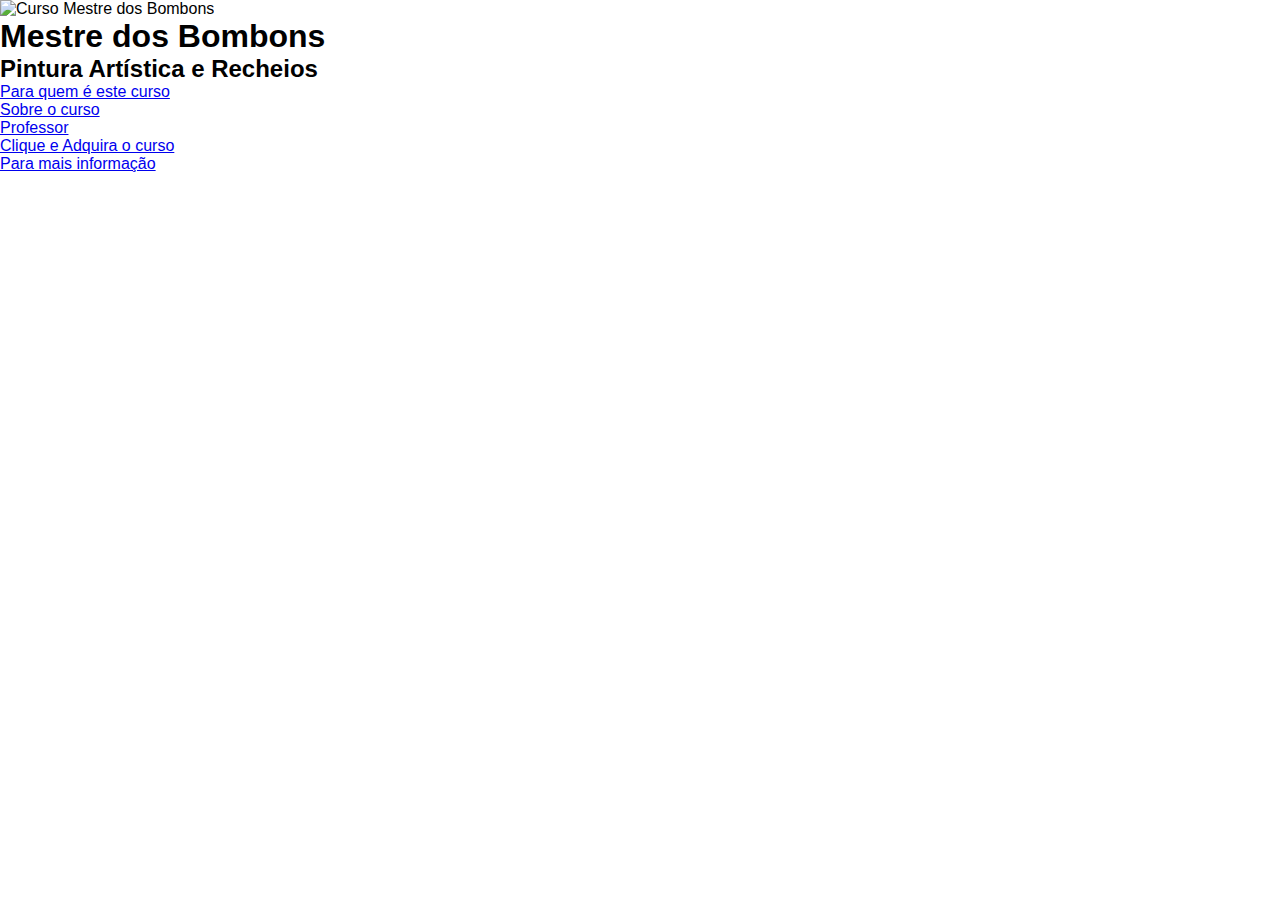
==== commit 301b1d3c: "Linktree -Meste dos Bombons" ====
--- a/index.html
+++ b/index.html
@@ -1,270 +1,58 @@
-<!DOCTYPE html>
-<html lang="pt-br">
-<head>
-    <meta charset="UTF-8">
-    <meta http-equiv="X-UA-Compatible" content="IE=edge">
-    <meta name="viewport" content="width=device-width, initial-scale=1.0">
-    <title>Barber Shop</title>
-    
-    <link rel="preconnect" href="https://fonts.googleapis.com">
-    <link rel="preconnect" href="https://fonts.gstatic.com" crossorigin>
-    <link href="https://fonts.googleapis.com/css2?family=Poppins:wght@100;400;700&display=swap" rel="stylesheet">
-
-    <link rel="stylesheet" href="css/style.css">
-</head>
-
-<body>
-    <section id="home" class="home ">
-        <header class="header">
-            <nav class="nav">
-                <ul>
-                    <li>
-                        <a href="#home">Home</a>
-                    </li>
-                    <li>
-                        <a href="#about">Sobre</a>
-                    </li>
-                    <li>
-                        <a href="#services">Serviços</a>
-                    </li>
-                    <li>
-                        <img src="imagens/logo.png" alt="Barber Shop" class="logo">
-                    </li>
-                    <li>
-                        <a href="#gallery">Galeria</a>
-                    </li>
-                    <li>
-                        <a href="#appointment">Agendamento</a>
-                    </li>
-                    <li>
-                        <a href="#location">Localização</a>
-                    </li>
-                </ul>
-
-            </nav>
-            
-        </header>
-
-        <div class="banner">
-            <span class="slogan1">Profissionalismo e Excelência</span>
-            <h1>Barber Shop</h1>
-            <span class="slogan2">O melhor lugar para cuidar do seu estilo</span>
-            <img src="imagens/much-img.png" alt="Barber Shop">
-        </div>
-
-    </section>
-
-    <section id="about" class="about">
-        <div class="container">
-            <div class="timing">
-              <div class="overlay">
-                <img src="imagens/classic-cut.png" alt="Horários" class="icon-cut">
-                <h3>Horários</h3>
-
-                <div class="text">
-                    <h4>Segunda-feira à Sexta-feira</h4>
-                    <span>09:00 AM - 17:00 PM</span>
-                </div>
-
-                <div class="text">
-                    <h4>Sábado</h4>
-                    <span>09:00 AM - 14:00 PM</span>
-                </div>
-
-                <div class="text">
-                    <h4>Domingo</h4>
-                    <span>Fechado</span>
-                </div>
-
-                <br>
-                <img src="imagens/loc-ic.png" alt="Localização">
-                <span>Rua da Matrix, 33</span>
-
-                <br>
-                <img src="imagens/phone-ic.png" alt="Telefone">
-                <span>(11) 9999-9999</span>
-
-              </div>
-            </div>
-            <div class="experience">
-                <span>Uma História Única</span>
-                <h2>52 anos de experiência</h2>
-
-                <div class="text">
-                
-                    <div>
-                        <p>
-                            Lorem ipsum dolor sit, amet consectetur adipisicing elit. Quae, vitae excepturi. Sed voluptas consectetur laborum dolor voluptates minima aliquid fugiat dolore beatae omnis voluptatibus, quibusdam, saepe ut doloribus, quis voluptatem!
-                        </p>
-
-                        <p>
-                            Lorem ipsum dolor sit, amet consectetur adipisicing elit. Quae, vitae excepturi. Sed voluptas consectetur laborum dolor voluptates minima aliquid fugiat dolore beatae omnis voluptatibus, quibusdam, saepe ut doloribus, quis voluptatem!
-                        </p>
-
-                        <p>
-                            Lorem ipsum dolor sit, amet consectetur adipisicing elit. Quae, vitae excepturi. Sed voluptas consectetur laborum dolor voluptates minima aliquid fugiat dolore beatae omnis voluptatibus, quibusdam, saepe ut doloribus, quis voluptatem!
-                        </p>
-                    </div>
-
-                    <img src="imagens/shave-brush.jpg" alt="52 anos de experiência">
-                </div>
-            </div>
-        </div>
-
-    </section>
-    
-    <section id="services" class="services">
-        <div class="container">
-            <h2>Nossos Serviços</h2>
-            <img src="imagens/heading-ic.png" alt="Serviços">
-
-            <div class="boxes">
-                <div class="box">
-                    <img src="imagens/classic-cut.png" alt="Classic Cut">
-                    <h4>Lorem Ipsum</h4>
-                    <img src="imagens/head-line-ic.png" alt="Separador">
-                    <p>Lorem ipsum dolor sit amet consectetur adipisicing elit. At deleniti quis, neque nostrum delectus voluptas enim doloremque dignissimos fuga? Vel dicta earum veniam eius debitis maiores nostrum minima explicabo vero!</p>
-                </div>
-
-                <div class="box">
-                    <img src="imagens/clipper-cut.png" alt="Clipper Cut">
-                    <h4>Lorem Ipsum</h4>
-                    <img src="imagens/head-line-ic.png" alt="Separador">
-                    <p>Lorem ipsum dolor sit amet consectetur adipisicing elit. At deleniti quis, neque nostrum delectus voluptas enim doloremque dignissimos fuga? Vel dicta earum veniam eius debitis maiores nostrum minima explicabo vero!</p>
-                </div>
-
-                <div class="box">
-                    <img src="imagens/razoe-shaver.png" alt="Razoe Shaver">
-                    <h4>Lorem Ipsum</h4>
-                    <img src="imagens/head-line-ic.png" alt="Separador">
-                    <p>Lorem ipsum dolor sit amet consectetur adipisicing elit. At deleniti quis, neque nostrum delectus voluptas enim doloremque dignissimos fuga? Vel dicta earum veniam eius debitis maiores nostrum minima explicabo vero!</p>
-                </div>
-            </div>
-        </div>     
-    </section>
-
-    <section id="appointment" class="appointment">
-        <div class="container">
-            <h2>Faça um Agendamento</h2>
-            <img src="imagens/heading-ic-white.png" alt="Faça um agendamento">
-
-            <form>
-                <div class="personal-data">
-                    <div class="input-wrapper">
-                        <label>Nome</label>
-                        <input type="text" placeholder="Digite o seu nome:">
-                    </div>
-                    <div class="input-wrapper">
-                        <label>E-mail</label>
-                        <input type="text" placeholder="Digite o seu e-mail:">
-                    </div>
-                    <div class="input-wrapper">
-                        <label>Telefone</label>
-                        <input type="text" placeholder="Digite o seu telefone:">
-                    </div>
-                    <div class="input-wrapper">
-                        <label>Tipo de serviço</label>
-                        <select>
-                            <option value="">Cortar Cabelo</option>
-                            <option value="">Cortar Cabelo/Barba</option>
-
-                        </select>
-                    </div>
-                </div>
-
-                <div class="input-wrapper">
-                    <label>Mensagem:</label>
-                    <textarea></textarea>
-                </div>
-
-                <button>Enviar</button>
-            </form>
-        </div>
-    </section>
-
-    <section id="gallery" class="gallery">
-        <div class="container">
-            <h2>Galeria de Fotos</h2>
-            <img src="imagens/heading-ic.png" alt="Galeria de Fotos">
-
-            <div class="gallery-wrapper">
-                <div>
-                    <img src="imagens/gallery-img1.png" alt="Galeria">
-                </div>
-                <div>
-                    <img src="imagens/gallery-img2.png" alt="Galeria">
-                </div>
-                <div>
-                    <img src="imagens/gallery-img3.png" alt="Galeria">
-                </div>
-                <div>
-                    <img src="imagens/gallery-img4.png" alt="Galeria">
-                </div>
-                <div>
-                    <img src="imagens/gallery-img5.png" alt="Galeria">
-                </div>
-                <div>
-                    <img src="imagens/gallery-img6.png" alt="Galeria">
-                </div>
-                <div>
-                    <img src="imagens/gallery-img7.png" alt="Galeria">
-                </div>
-            </div>
-        </div>
-    </section>
-
-    <section id="location" class="location">
-        <div class="container">
-            <div class="head">
-                <div class="info">
-                    <div class="icon">
-                        <img src="imagens/map-img1.png" alt="Localização">
-                    </div>
-                    <div class="text">
-                        <span>Localiação</span>
-                        <span>Rua da Matrix, 33</span>
-                    </div>
-                </div>
-
-                <div class="info">
-                    <div class="icon">
-                        <img src="imagens/map-img2.png" alt="Localização">
-                    </div>
-                    <div class="text">
-                        <span>Telefone</span>
-                        <span>(11) 9999-9999</span>
-                    </div>
-                </div>
-
-                <div class="info">
-                    <div class="icon">
-                        <img src="imagens/map-img3.png" alt="Localização">
-                    </div>
-                    <div class="text">
-                        <span>E-mail</span>
-                        <span>contato@barbershop.com</span>
-                    </div>
-                </div>
-
-                <div class="info">
-                    <div class="icon">
-                        <img src="imagens/map-img4.png" alt="Localização">
-                    </div>
-                    <div class="text">
-                        <span>Horário</span>
-                        <span>Seg. à Sex.: 9AM às 17PM</span>
-                    </div>
-                </div>
-            </div>
-
-            <div class="map">
-                <iframe src="https://www.google.com/maps/embed?pb=!1m18!1m12!1m3!1d3657.1974902944767!2d-46.65868298554301!3d-23.56134956747577!2m3!1f0!2f0!3f0!3m2!1i1024!2i768!4f13.1!3m3!1m2!1s0x94ce59c8da0aa315%3A0xd59f9431f2c9776a!2sAv.%20Paulista%2C%20S%C3%A3o%20Paulo%20-%20SP!5e0!3m2!1spt-BR!2sbr!4v1666814079147!5m2!1spt-BR!2sbr" width="600" height="450" style="border:0;" allowfullscreen="" loading="lazy" referrerpolicy="no-referrer-when-downgrade"></iframe>
-            </div>
-        </div>
-    </section>
-
-    <footer class="footer">
-        © 2021 Barber Shop - Todos os direitos reservados
-    </footer>
-</body>
+<!DOCTYPE html>
+<html lang="en">
+<head>
+  <meta charset="UTF-8">
+  <meta name="viewport" content="width=device-width, initial-scale=1.0">
+  <meta http-equiv="X-UA-Compatible" content="ie=edge">
+  <title>Linktree - Curso Mestre dos Bombons</title>
+
+  
+  <link rel="preconnect" href="https://fonts.gstatic.com" crossorigin>
+  <link href="https://fonts.googleapis.com/css2?family=Parisienne&display=swap" rel="stylesheet">
+  <link href="https://fonts.googleapis.com/css2?family=Architects+Daughter&family=Raleway&display=swap" rel="stylesheet">
+  <link rel="stylesheet" href="css/style.css">
+
+  <!-- Google Tag Manager -->
+  
+  <!-- End Google Tag Manager -->
+
+</head>
+<body>
+  
+  <div class="profile">
+    <img src="img/perfil.png" alt="Curso Mestre dos Bombons" class="avatar">
+    <h1>Mestre dos Bombons</h1>
+    <h2>Pintura Artística e Recheios</h2>
+  </div>
+
+  <ul class="links-list">
+      <li>
+        <a href="lead.html">
+          Para quem é este curso
+        </a>
+      </li>
+      <li>
+      <a href="sobre.html">
+        Sobre o curso
+      </a>
+      </li>
+      <li>
+        <a href="prof.html" class="links-list">
+          Professor
+        </a>
+      </li>
+      <li>
+        <a href="https://go.hotmart.com/K82383175A" class="links-list">
+          Clique e Adquira o curso
+        </a>
+      </li>
+      <li>
+        <a href="https://wa.me/5512991643262" target="_blank">
+          Para mais informação
+        </a>
+      </li>
+
+  </ul>
+ 
+</body>
 </html>